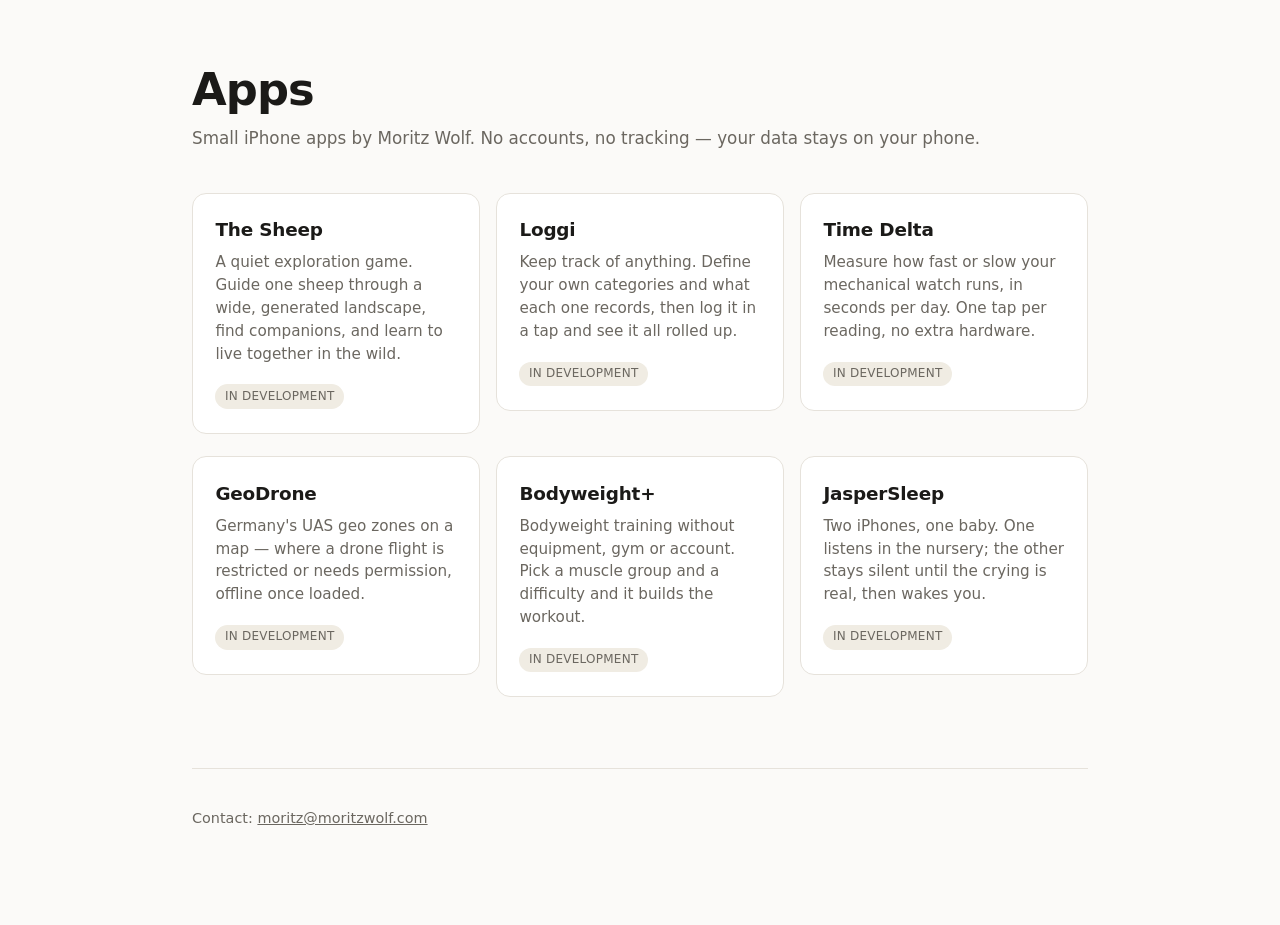
==== index.html @ 965be213 "Static landing pages for the apps Six apps, each with a landing page at /<slug>/ and a privacy polic" ====
<!doctype html>
<html lang="en">
<head>
<meta charset="utf-8">
<meta name="viewport" content="width=device-width, initial-scale=1">
<title>Apps by Moritz Wolf</title>
<meta name="description" content="Small, private, local-first iPhone apps by Moritz Wolf.">
<link rel="stylesheet" href="/style.css">
</head>
<body>
<div class="wrap wrap--wide">

<header>
  <h1>Apps</h1>
  <p class="tagline">Small iPhone apps by Moritz Wolf. No accounts, no tracking — your data stays on your phone.</p>
</header>

<main>
  <ul class="apps">
    <li><a class="app" href="/thesheep/">
      <h2>The Sheep</h2>
      <p>A quiet exploration game. Guide one sheep through a wide, generated landscape, find companions, and learn to live together in the wild.</p>
      <span class="badge">In development</span>
    </a></li>

    <li><a class="app" href="/loggi/">
      <h2>Loggi</h2>
      <p>Keep track of anything. Define your own categories and what each one records, then log it in a tap and see it all rolled up.</p>
      <span class="badge">In development</span>
    </a></li>

    <li><a class="app" href="/time-delta/">
      <h2>Time Delta</h2>
      <p>Measure how fast or slow your mechanical watch runs, in seconds per day. One tap per reading, no extra hardware.</p>
      <span class="badge">In development</span>
    </a></li>

    <li><a class="app" href="/geodrone/">
      <h2>GeoDrone</h2>
      <p>Germany's UAS geo zones on a map — where a drone flight is restricted or needs permission, offline once loaded.</p>
      <span class="badge">In development</span>
    </a></li>

    <li><a class="app" href="/bodyweight-plus/">
      <h2>Bodyweight+</h2>
      <p>Bodyweight training without equipment, gym or account. Pick a muscle group and a difficulty and it builds the workout.</p>
      <span class="badge">In development</span>
    </a></li>

    <li><a class="app" href="/jaspersleep/">
      <h2>JasperSleep</h2>
      <p>Two iPhones, one baby. One listens in the nursery; the other stays silent until the crying is real, then wakes you.</p>
      <span class="badge">In development</span>
    </a></li>
  </ul>
</main>

<footer>
  <p>Contact: <a href="mailto:moritz@moritzwolf.com">moritz@moritzwolf.com</a></p>
</footer>

</div>
</body>
</html>
---- style.css ----
/* apps.moritzwolf.com — one stylesheet for every page */

:root {
  --bg: #fbfaf8;
  --panel: #ffffff;
  --border: #e6e2db;
  --ink: #1b1a18;
  --muted: #6b6760;
  --accent: #2f6d5a;
  --badge-bg: #f0ece3;
  --badge-ink: #6b6760;
  --radius: 14px;
}

@media (prefers-color-scheme: dark) {
  :root {
    --bg: #14150f;
    --panel: #1c1e17;
    --border: #2e3128;
    --ink: #eceadf;
    --muted: #9b978c;
    --accent: #7fc3aa;
    --badge-bg: #252820;
    --badge-ink: #9b978c;
  }
}

* { box-sizing: border-box; }

body {
  margin: 0;
  padding: 0 1.25rem 5rem;
  background: var(--bg);
  color: var(--ink);
  font: 400 17px/1.65 -apple-system, BlinkMacSystemFont, "Segoe UI", Inter, system-ui, sans-serif;
  -webkit-font-smoothing: antialiased;
}

.wrap { max-width: 44rem; margin: 0 auto; }
.wrap--wide { max-width: 56rem; }

/* ---------- header ---------- */

header { padding: 4rem 0 2.5rem; }

h1 {
  font-size: clamp(2rem, 6vw, 2.8rem);
  line-height: 1.15;
  letter-spacing: -0.02em;
  margin: 0 0 0.6rem;
}

.tagline { color: var(--muted); margin: 0; font-size: 1.05rem; }

.back {
  display: inline-block;
  margin-bottom: 2.5rem;
  color: var(--muted);
  text-decoration: none;
  font-size: 0.95rem;
}
.back:hover { color: var(--accent); }

/* ---------- app grid ---------- */

.apps {
  display: grid;
  grid-template-columns: repeat(auto-fill, minmax(15rem, 1fr));
  gap: 1rem;
  padding: 0;
  margin: 0;
  list-style: none;
}

.app {
  display: block;
  padding: 1.35rem 1.4rem 1.5rem;
  background: var(--panel);
  border: 1px solid var(--border);
  border-radius: var(--radius);
  text-decoration: none;
  color: inherit;
  transition: border-color 0.15s ease, transform 0.15s ease;
}
.app:hover { border-color: var(--accent); transform: translateY(-2px); }

.app h2 { margin: 0 0 0.35rem; font-size: 1.15rem; letter-spacing: -0.01em; }
.app p { margin: 0 0 0.9rem; color: var(--muted); font-size: 0.95rem; line-height: 1.5; }

/* ---------- badge ---------- */

.badge {
  display: inline-block;
  padding: 0.15rem 0.6rem;
  border-radius: 999px;
  background: var(--badge-bg);
  color: var(--badge-ink);
  font-size: 0.75rem;
  font-weight: 500;
  letter-spacing: 0.02em;
  text-transform: uppercase;
}

/* ---------- content ---------- */

main h2 { margin: 2.5rem 0 0.75rem; font-size: 1.25rem; letter-spacing: -0.01em; }
main h3 { margin: 1.75rem 0 0.5rem; font-size: 1.02rem; }
main p { margin: 0 0 1rem; }
main ul { margin: 0 0 1rem; padding-left: 1.25rem; }
main li { margin-bottom: 0.4rem; }

a { color: var(--accent); }

.lede { font-size: 1.1rem; color: var(--muted); }

.meta {
  margin: 1.5rem 0 0;
  padding-top: 1.5rem;
  border-top: 1px solid var(--border);
  color: var(--muted);
  font-size: 0.95rem;
}

footer {
  margin-top: 4rem;
  padding-top: 1.5rem;
  border-top: 1px solid var(--border);
  color: var(--muted);
  font-size: 0.9rem;
}
footer a { color: var(--muted); }
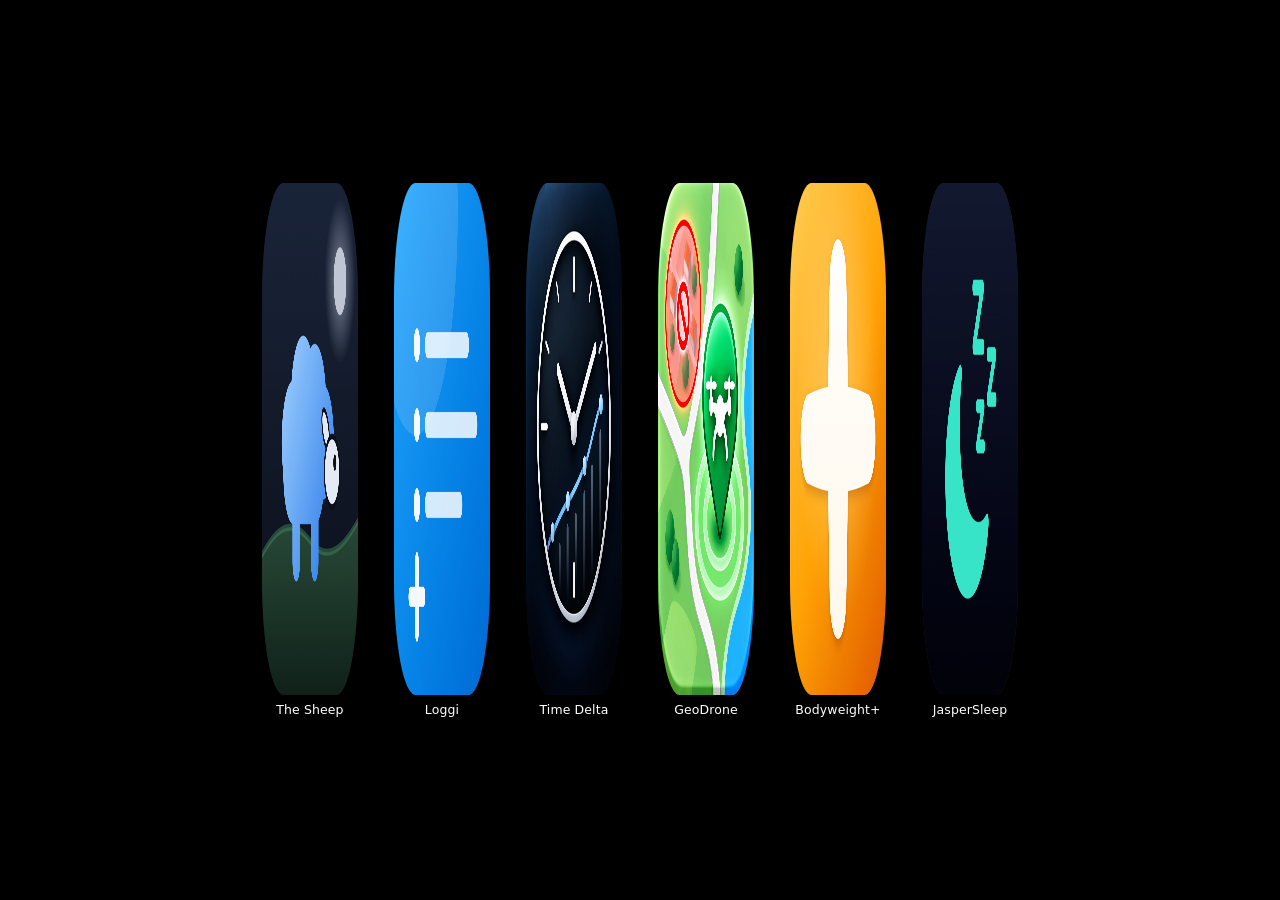
==== commit 140aed31: "Render the index as an iOS Home Screen, on black The landing page is now nothing but the six app ico" ====
--- a/index.html
+++ b/index.html
@@ -4,61 +4,45 @@
 <meta charset="utf-8">
 <meta name="viewport" content="width=device-width, initial-scale=1">
 <title>Apps by Moritz Wolf</title>
-<meta name="description" content="Small, private, local-first iPhone apps by Moritz Wolf.">
+<meta name="description" content="Apps by Moritz Wolf.">
+<meta name="theme-color" content="#000000">
+<link rel="icon" href="/icons/thesheep.png">
+<link rel="apple-touch-icon" href="/icons/thesheep.png">
 <link rel="stylesheet" href="/style.css">
 </head>
-<body>
-<div class="wrap wrap--wide">
+<body class="home">
 
-<header>
-  <h1>Apps</h1>
-  <p class="tagline">Small iPhone apps by Moritz Wolf. No accounts, no tracking — your data stays on your phone.</p>
-</header>
+<ul class="home-screen">
+  <li><a class="home-app" href="/thesheep/">
+    <img src="/icons/thesheep.png" alt="" width="512" height="512">
+    <span>The Sheep</span>
+  </a></li>
 
-<main>
-  <ul class="apps">
-    <li><a class="app" href="/thesheep/">
-      <h2>The Sheep</h2>
-      <p>A quiet exploration game. Guide one sheep through a wide, generated landscape, find companions, and learn to live together in the wild.</p>
-      <span class="badge">In development</span>
-    </a></li>
+  <li><a class="home-app" href="/loggi/">
+    <img src="/icons/loggi.png" alt="" width="512" height="512">
+    <span>Loggi</span>
+  </a></li>
 
-    <li><a class="app" href="/loggi/">
-      <h2>Loggi</h2>
-      <p>Keep track of anything. Define your own categories and what each one records, then log it in a tap and see it all rolled up.</p>
-      <span class="badge">In development</span>
-    </a></li>
+  <li><a class="home-app" href="/time-delta/">
+    <img src="/icons/time-delta.png" alt="" width="512" height="512">
+    <span>Time Delta</span>
+  </a></li>
 
-    <li><a class="app" href="/time-delta/">
-      <h2>Time Delta</h2>
-      <p>Measure how fast or slow your mechanical watch runs, in seconds per day. One tap per reading, no extra hardware.</p>
-      <span class="badge">In development</span>
-    </a></li>
+  <li><a class="home-app" href="/geodrone/">
+    <img src="/icons/geodrone.png" alt="" width="512" height="512">
+    <span>GeoDrone</span>
+  </a></li>
 
-    <li><a class="app" href="/geodrone/">
-      <h2>GeoDrone</h2>
-      <p>Germany's UAS geo zones on a map — where a drone flight is restricted or needs permission, offline once loaded.</p>
-      <span class="badge">In development</span>
-    </a></li>
+  <li><a class="home-app" href="/bodyweight-plus/">
+    <img src="/icons/bodyweight-plus.png" alt="" width="512" height="512">
+    <span>Bodyweight+</span>
+  </a></li>
 
-    <li><a class="app" href="/bodyweight-plus/">
-      <h2>Bodyweight+</h2>
-      <p>Bodyweight training without equipment, gym or account. Pick a muscle group and a difficulty and it builds the workout.</p>
-      <span class="badge">In development</span>
-    </a></li>
+  <li><a class="home-app" href="/jaspersleep/">
+    <img src="/icons/jaspersleep.png" alt="" width="512" height="512">
+    <span>JasperSleep</span>
+  </a></li>
+</ul>
 
-    <li><a class="app" href="/jaspersleep/">
-      <h2>JasperSleep</h2>
-      <p>Two iPhones, one baby. One listens in the nursery; the other stays silent until the crying is real, then wakes you.</p>
-      <span class="badge">In development</span>
-    </a></li>
-  </ul>
-</main>
-
-<footer>
-  <p>Contact: <a href="mailto:moritz@moritzwolf.com">moritz@moritzwolf.com</a></p>
-</footer>
-
-</div>
 </body>
 </html>
--- a/style.css
+++ b/style.css
@@ -1,120 +1,200 @@
 /* apps.moritzwolf.com — one stylesheet for every page */
 
 :root {
-  --bg: #fbfaf8;
-  --panel: #ffffff;
-  --border: #e6e2db;
-  --ink: #1b1a18;
-  --muted: #6b6760;
-  --accent: #2f6d5a;
-  --badge-bg: #f0ece3;
-  --badge-ink: #6b6760;
-  --radius: 14px;
-}
-
-@media (prefers-color-scheme: dark) {
-  :root {
-    --bg: #14150f;
-    --panel: #1c1e17;
-    --border: #2e3128;
-    --ink: #eceadf;
-    --muted: #9b978c;
-    --accent: #7fc3aa;
-    --badge-bg: #252820;
-    --badge-ink: #9b978c;
-  }
+  --bg: #000000;
+  --panel: #0e0e10;
+  --border: #232326;
+  --ink: #f2f2f4;
+  --muted: #8e8e95;
+  --accent: #5ac8a8;
+  --badge-bg: #1a1a1d;
+  --badge-ink: #9b9ba3;
+  --radius: 16px;
+
+  /* Apple's continuous-corner app icon: 22.37% of the icon's side */
+  --icon-radius: 22.37%;
+
+  color-scheme: dark;
 }
 
 * { box-sizing: border-box; }
+
+html { background: var(--bg); }
 
 body {
   margin: 0;
   padding: 0 1.25rem 5rem;
   background: var(--bg);
   color: var(--ink);
-  font: 400 17px/1.65 -apple-system, BlinkMacSystemFont, "Segoe UI", Inter, system-ui, sans-serif;
+  font: 400 17px/1.65 -apple-system, BlinkMacSystemFont, "SF Pro Text", "Segoe UI", Inter, system-ui, sans-serif;
   -webkit-font-smoothing: antialiased;
+  text-rendering: optimizeLegibility;
 }
 
 .wrap { max-width: 44rem; margin: 0 auto; }
-.wrap--wide { max-width: 56rem; }
-
-/* ---------- header ---------- */
-
-header { padding: 4rem 0 2.5rem; }
+
+/* ---------- home screen ---------- */
+
+/* The index page is nothing but the grid, centred in the viewport. */
+body.home {
+  min-height: 100svh;
+  display: flex;
+  align-items: center;
+  justify-content: center;
+  padding: 3rem 1.5rem;
+}
+
+.home-screen {
+  display: grid;
+  grid-template-columns: repeat(2, 5.5rem);
+  justify-content: center;
+  gap: 2.25rem 1.9rem;
+  margin: 0;
+  padding: 0;
+  list-style: none;
+}
+
+@media (min-width: 26rem) { .home-screen { grid-template-columns: repeat(3, 5.5rem); } }
+@media (min-width: 40rem) {
+  .home-screen {
+    grid-template-columns: repeat(6, 6rem);
+    gap: 2.5rem 2.25rem;
+  }
+}
+
+.home-app {
+  display: block;
+  text-decoration: none;
+  color: var(--ink);
+  -webkit-tap-highlight-color: transparent;
+}
+
+.home-app img {
+  display: block;
+  width: 100%;
+  aspect-ratio: 1;
+  border-radius: var(--icon-radius);
+  /* Safari draws the real squircle; everyone else gets the rounded square. */
+  -webkit-corner-smoothing: 60%;
+  corner-smoothing: 60%;
+  background: #17171a;
+  box-shadow:
+    0 1px 2px rgba(0, 0, 0, 0.6),
+    0 8px 22px rgba(0, 0, 0, 0.55),
+    inset 0 0 0 0.5px rgba(255, 255, 255, 0.08);
+  transition: transform 0.18s ease, box-shadow 0.18s ease;
+}
+
+.home-app:hover img,
+.home-app:focus-visible img {
+  transform: scale(1.06);
+  box-shadow:
+    0 2px 4px rgba(0, 0, 0, 0.6),
+    0 14px 34px rgba(0, 0, 0, 0.7),
+    inset 0 0 0 0.5px rgba(255, 255, 255, 0.14);
+}
+
+.home-app:active img { transform: scale(0.94); }
+
+.home-app span {
+  display: block;
+  margin-top: 0.5rem;
+  text-align: center;
+  font-size: 0.78rem;
+  line-height: 1.2;
+  font-weight: 400;
+  letter-spacing: 0.01em;
+  color: #ffffff;
+  text-shadow: 0 1px 3px rgba(0, 0, 0, 0.8);
+  overflow-wrap: anywhere;
+}
+
+@media (prefers-reduced-motion: reduce) {
+  .home-app img { transition: none; }
+  .home-app:hover img,
+  .home-app:focus-visible img,
+  .home-app:active img { transform: none; }
+}
+
+/* ---------- app + privacy pages ---------- */
+
+header { padding: 3.5rem 0 2.25rem; }
+
+.app-head {
+  display: flex;
+  align-items: center;
+  gap: 1.1rem;
+  margin-bottom: 1.25rem;
+}
+
+.app-head img {
+  width: 4.5rem;
+  height: 4.5rem;
+  flex: none;
+  border-radius: var(--icon-radius);
+  -webkit-corner-smoothing: 60%;
+  corner-smoothing: 60%;
+  box-shadow: 0 6px 18px rgba(0, 0, 0, 0.6), inset 0 0 0 0.5px rgba(255, 255, 255, 0.08);
+}
 
 h1 {
-  font-size: clamp(2rem, 6vw, 2.8rem);
-  line-height: 1.15;
-  letter-spacing: -0.02em;
-  margin: 0 0 0.6rem;
-}
-
-.tagline { color: var(--muted); margin: 0; font-size: 1.05rem; }
+  font-size: clamp(1.9rem, 5.5vw, 2.5rem);
+  line-height: 1.12;
+  letter-spacing: -0.025em;
+  margin: 0 0 0.35rem;
+  font-weight: 600;
+}
+
+.tagline { color: var(--muted); margin: 0; font-size: 1.02rem; }
 
 .back {
   display: inline-block;
-  margin-bottom: 2.5rem;
+  margin-bottom: 2.25rem;
   color: var(--muted);
   text-decoration: none;
   font-size: 0.95rem;
 }
 .back:hover { color: var(--accent); }
 
-/* ---------- app grid ---------- */
-
-.apps {
-  display: grid;
-  grid-template-columns: repeat(auto-fill, minmax(15rem, 1fr));
-  gap: 1rem;
-  padding: 0;
-  margin: 0;
-  list-style: none;
-}
-
-.app {
-  display: block;
-  padding: 1.35rem 1.4rem 1.5rem;
+.badge {
+  display: inline-block;
+  padding: 0.18rem 0.65rem;
+  border-radius: 999px;
+  background: var(--badge-bg);
+  border: 1px solid var(--border);
+  color: var(--badge-ink);
+  font-size: 0.72rem;
+  font-weight: 500;
+  letter-spacing: 0.04em;
+  text-transform: uppercase;
+}
+
+main h2 {
+  margin: 2.5rem 0 0.75rem;
+  font-size: 1.2rem;
+  font-weight: 600;
+  letter-spacing: -0.01em;
+}
+main p { margin: 0 0 1rem; }
+main ul { margin: 0 0 1rem; padding-left: 1.2rem; }
+main li { margin-bottom: 0.45rem; }
+
+main code {
+  font-family: ui-monospace, SFMono-Regular, Menlo, monospace;
+  font-size: 0.88em;
   background: var(--panel);
   border: 1px solid var(--border);
-  border-radius: var(--radius);
-  text-decoration: none;
-  color: inherit;
-  transition: border-color 0.15s ease, transform 0.15s ease;
-}
-.app:hover { border-color: var(--accent); transform: translateY(-2px); }
-
-.app h2 { margin: 0 0 0.35rem; font-size: 1.15rem; letter-spacing: -0.01em; }
-.app p { margin: 0 0 0.9rem; color: var(--muted); font-size: 0.95rem; line-height: 1.5; }
-
-/* ---------- badge ---------- */
-
-.badge {
-  display: inline-block;
-  padding: 0.15rem 0.6rem;
-  border-radius: 999px;
-  background: var(--badge-bg);
-  color: var(--badge-ink);
-  font-size: 0.75rem;
-  font-weight: 500;
-  letter-spacing: 0.02em;
-  text-transform: uppercase;
-}
-
-/* ---------- content ---------- */
-
-main h2 { margin: 2.5rem 0 0.75rem; font-size: 1.25rem; letter-spacing: -0.01em; }
-main h3 { margin: 1.75rem 0 0.5rem; font-size: 1.02rem; }
-main p { margin: 0 0 1rem; }
-main ul { margin: 0 0 1rem; padding-left: 1.25rem; }
-main li { margin-bottom: 0.4rem; }
+  border-radius: 6px;
+  padding: 0.1em 0.4em;
+  overflow-wrap: anywhere;
+}
 
 a { color: var(--accent); }
 
-.lede { font-size: 1.1rem; color: var(--muted); }
+.lede { font-size: 1.1rem; color: #d6d6da; }
 
 .meta {
-  margin: 1.5rem 0 0;
+  margin: 2rem 0 0;
   padding-top: 1.5rem;
   border-top: 1px solid var(--border);
   color: var(--muted);
@@ -122,10 +202,11 @@
 }
 
 footer {
-  margin-top: 4rem;
+  margin-top: 3.5rem;
   padding-top: 1.5rem;
   border-top: 1px solid var(--border);
   color: var(--muted);
   font-size: 0.9rem;
 }
 footer a { color: var(--muted); }
+footer a:hover { color: var(--accent); }
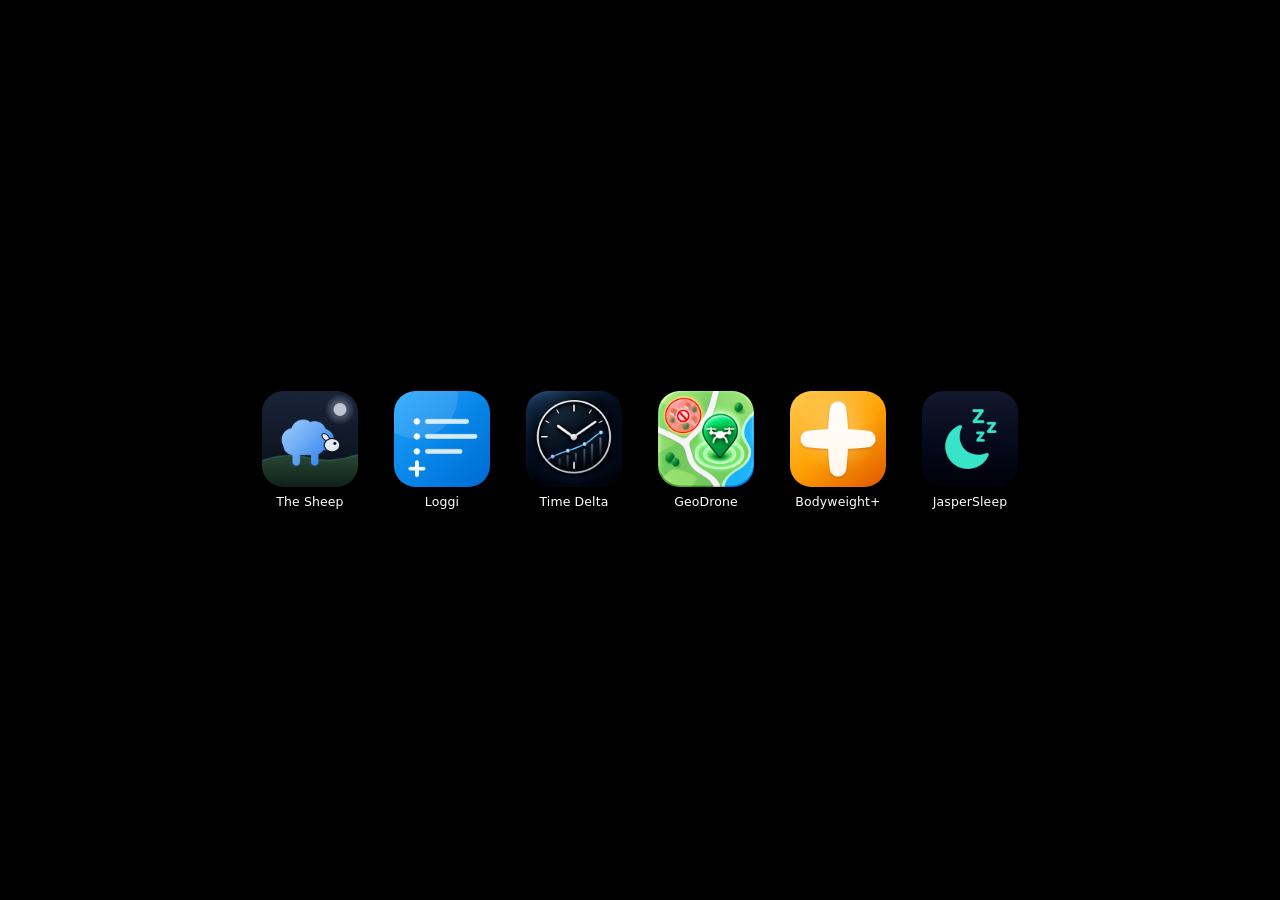
==== commit 32511845: "Fix icon aspect ratio, grid overflow, and absolute paths Three rendering bugs:  - The img width/heig" ====
--- a/index.html
+++ b/index.html
@@ -6,40 +6,40 @@
 <title>Apps by Moritz Wolf</title>
 <meta name="description" content="Apps by Moritz Wolf.">
 <meta name="theme-color" content="#000000">
-<link rel="icon" href="/icons/thesheep.png">
-<link rel="apple-touch-icon" href="/icons/thesheep.png">
-<link rel="stylesheet" href="/style.css">
+<link rel="icon" href="icons/thesheep.png">
+<link rel="apple-touch-icon" href="icons/thesheep.png">
+<link rel="stylesheet" href="style.css">
 </head>
 <body class="home">
 
 <ul class="home-screen">
-  <li><a class="home-app" href="/thesheep/">
-    <img src="/icons/thesheep.png" alt="" width="512" height="512">
+  <li><a class="home-app" href="thesheep/">
+    <img src="icons/thesheep.png" alt="" width="512" height="512">
     <span>The Sheep</span>
   </a></li>
 
-  <li><a class="home-app" href="/loggi/">
-    <img src="/icons/loggi.png" alt="" width="512" height="512">
+  <li><a class="home-app" href="loggi/">
+    <img src="icons/loggi.png" alt="" width="512" height="512">
     <span>Loggi</span>
   </a></li>
 
-  <li><a class="home-app" href="/time-delta/">
-    <img src="/icons/time-delta.png" alt="" width="512" height="512">
+  <li><a class="home-app" href="time-delta/">
+    <img src="icons/time-delta.png" alt="" width="512" height="512">
     <span>Time Delta</span>
   </a></li>
 
-  <li><a class="home-app" href="/geodrone/">
-    <img src="/icons/geodrone.png" alt="" width="512" height="512">
+  <li><a class="home-app" href="geodrone/">
+    <img src="icons/geodrone.png" alt="" width="512" height="512">
     <span>GeoDrone</span>
   </a></li>
 
-  <li><a class="home-app" href="/bodyweight-plus/">
-    <img src="/icons/bodyweight-plus.png" alt="" width="512" height="512">
+  <li><a class="home-app" href="bodyweight-plus/">
+    <img src="icons/bodyweight-plus.png" alt="" width="512" height="512">
     <span>Bodyweight+</span>
   </a></li>
 
-  <li><a class="home-app" href="/jaspersleep/">
-    <img src="/icons/jaspersleep.png" alt="" width="512" height="512">
+  <li><a class="home-app" href="jaspersleep/">
+    <img src="icons/jaspersleep.png" alt="" width="512" height="512">
     <span>JasperSleep</span>
   </a></li>
 </ul>
--- a/style.css
+++ b/style.css
@@ -11,7 +11,9 @@
   --badge-ink: #9b9ba3;
   --radius: 16px;
 
-  /* Apple's continuous-corner app icon: 22.37% of the icon's side */
+  /* Apple's app icon corner: 22.37% of the side. A plain border-radius, so it
+     is a rounded square rather than iOS's continuous-curvature squircle — no
+     browser implements the latter. */
   --icon-radius: 22.37%;
 
   color-scheme: dark;
@@ -54,8 +56,11 @@
   list-style: none;
 }
 
+/* Each breakpoint is set where that column count actually fits, including the
+   3rem of body padding: 3 cols need 3x5.5rem + 2x1.9rem + 3rem = ~373px, and
+   6 cols need 6x6rem + 5x2.25rem + 3rem = ~804px. */
 @media (min-width: 26rem) { .home-screen { grid-template-columns: repeat(3, 5.5rem); } }
-@media (min-width: 40rem) {
+@media (min-width: 52rem) {
   .home-screen {
     grid-template-columns: repeat(6, 6rem);
     gap: 2.5rem 2.25rem;
@@ -72,11 +77,11 @@
 .home-app img {
   display: block;
   width: 100%;
+  /* height:auto is load-bearing — the width/height attributes on the <img> are
+     presentational hints, and a used height of 512px would beat aspect-ratio. */
+  height: auto;
   aspect-ratio: 1;
   border-radius: var(--icon-radius);
-  /* Safari draws the real squircle; everyone else gets the rounded square. */
-  -webkit-corner-smoothing: 60%;
-  corner-smoothing: 60%;
   background: #17171a;
   box-shadow:
     0 1px 2px rgba(0, 0, 0, 0.6),
@@ -132,8 +137,6 @@
   height: 4.5rem;
   flex: none;
   border-radius: var(--icon-radius);
-  -webkit-corner-smoothing: 60%;
-  corner-smoothing: 60%;
   box-shadow: 0 6px 18px rgba(0, 0, 0, 0.6), inset 0 0 0 0.5px rgba(255, 255, 255, 0.08);
 }
 
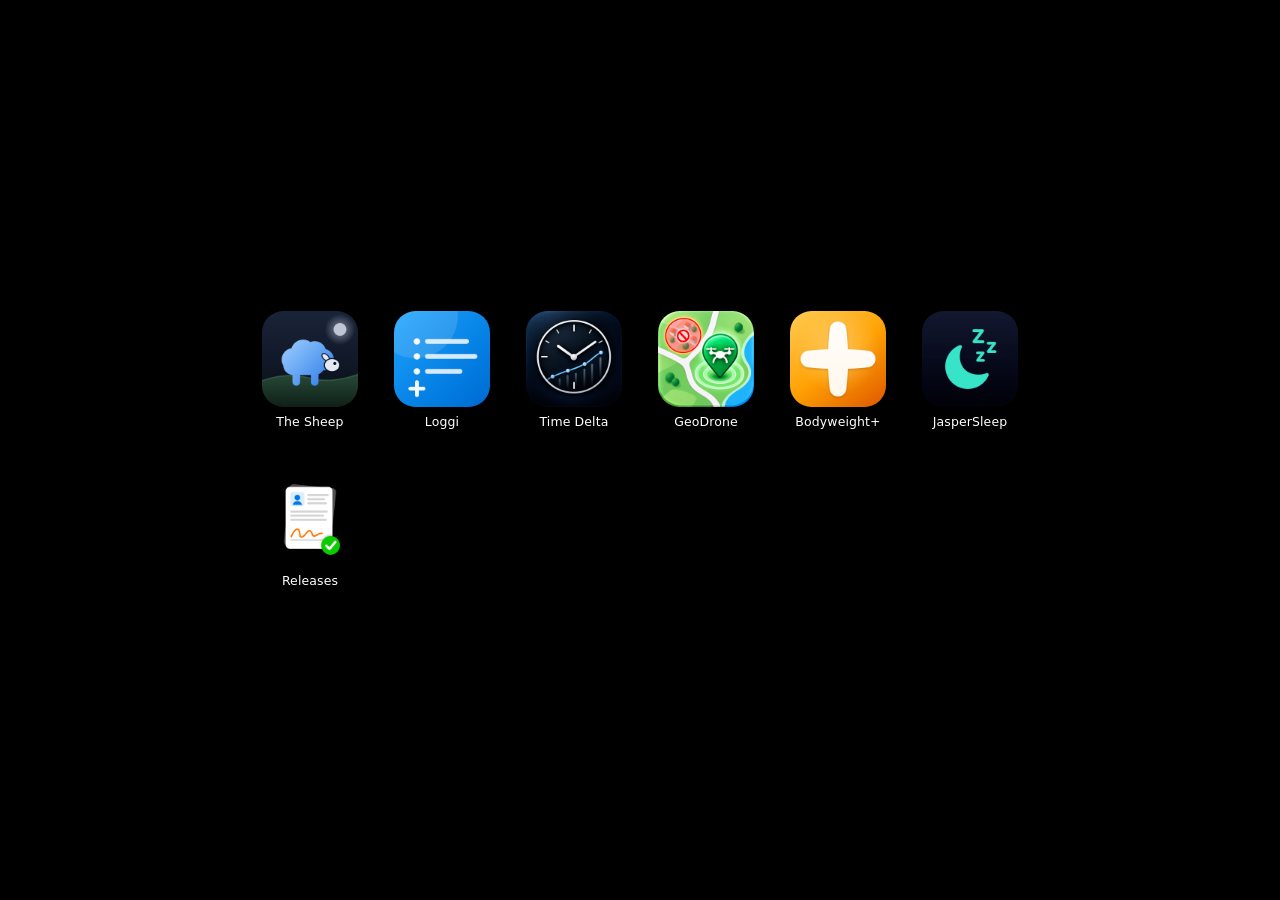
==== commit 541fb40d: "Add Releases: landing page, privacy policy, icon Model and property releases for photographers (~/re" ====
--- a/index.html
+++ b/index.html
@@ -42,6 +42,11 @@
     <img src="icons/jaspersleep.png" alt="" width="512" height="512">
     <span>JasperSleep</span>
   </a></li>
+
+  <li><a class="home-app" href="releases/">
+    <img src="icons/releases.png" alt="" width="512" height="512">
+    <span>Releases</span>
+  </a></li>
 </ul>
 
 </body>
